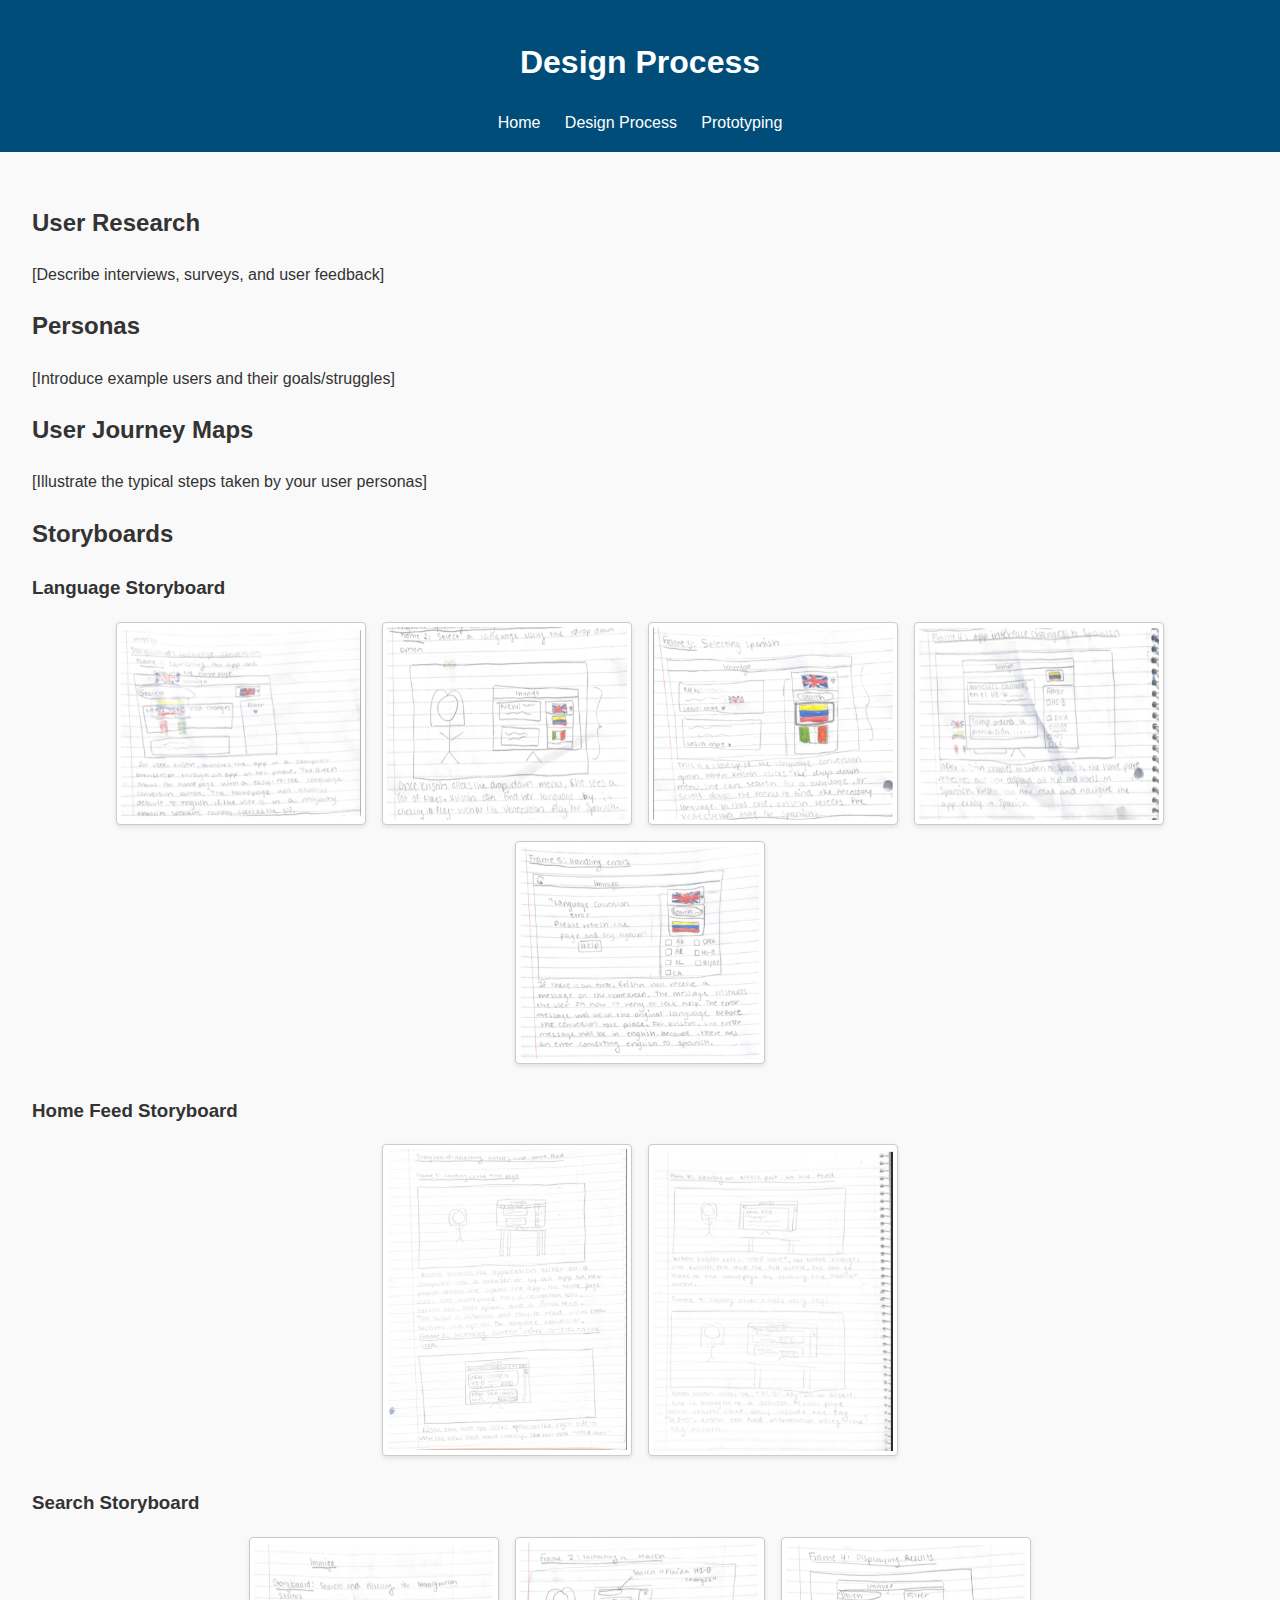
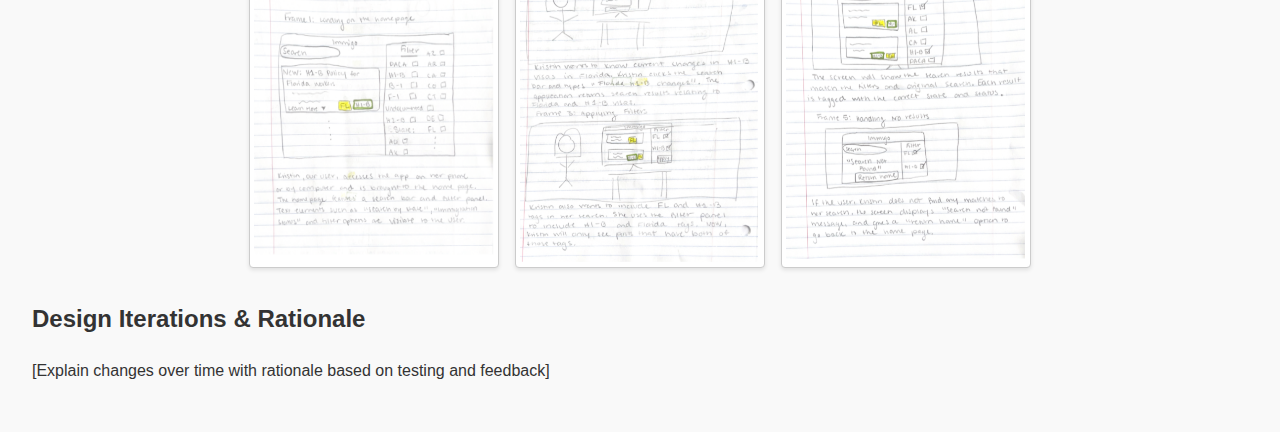
==== design-process.html @ 3a926e97 "Storyboards" ====
<!DOCTYPE html>
<html lang="en">
<head>
  <meta charset="UTF-8">
  <title>ImmiGo - Design Process</title>
  <link rel="stylesheet" href="style.css">
</head>
<body>
  <header>
    <h1>Design Process</h1>
    <nav>
      <a href="index.html">Home</a>
      <a href="design-process.html">Design Process</a>
      <a href="prototyping.html">Prototyping</a>
    </nav>
  </header>

  <main>
    <section>
      <h2>User Research</h2>
      <p>[Describe interviews, surveys, and user feedback]</p>
    </section>

    <section>
      <h2>Personas</h2>
      <p>[Introduce example users and their goals/struggles]</p>
    </section>

    <section>
      <h2>User Journey Maps</h2>
      <p>[Illustrate the typical steps taken by your user personas]</p>
    </section>

    <section>
      <h2>Storyboards</h2>

      <h3>Language Storyboard</h3>
      <div class="storyboard-grid">
        <img src="media/Language1.png" alt="Language 1">
        <img src="media/Language2.png" alt="Language 2">
        <img src="media/Language3.png" alt="Language 3">
        <img src="media/Language4.png" alt="Language 4">
        <img src="media/Language5.png" alt="Language 5">
      </div>

      <h3>Home Feed Storyboard</h3>
      <div class="storyboard-grid">
        <img src="media/HomeFeed1.png" alt="Home Feed 1">
        <img src="media/HomeFeed2.png" alt="Home Feed 2">
      </div>

      <h3>Search Storyboard</h3>
      <div class="storyboard-grid">
        <img src="media/Search1.png" alt="Search 1">
        <img src="media/Search2.png" alt="Search 2">
        <img src="media/Search3.png" alt="Search 3">
      </div>
    </section>

    <section>
      <h2>Design Iterations & Rationale</h2>
      <p>[Explain changes over time with rationale based on testing and feedback]</p>
    </section>
  </main>
</body>
</html>
---- style.css ----
body {
    font-family: Arial, sans-serif;
    margin: 0;
    padding: 0;
    line-height: 1.6;
    background-color: #f9f9f9;
    color: #333;
  }
  
  header {
    background: #004d7a;
    color: #fff;
    padding: 1em;
    text-align: center;
  }
  
  nav a {
    margin: 0 10px;
    color: #fff;
    text-decoration: none;
  }
  
  main {
    padding: 2em;
  }
  
  footer {
    text-align: center;
    padding: 1em;
    background: #eee;
  }
  
  .storyboard-grid {
    display: flex;
    flex-wrap: wrap;
    gap: 1em;
    justify-content: center;
    margin-bottom: 2em;
  }
  
  .storyboard-grid img {
    width: 240px;
    height: auto;
    border: 1px solid #ccc;
    border-radius: 4px;
    background-color: #fff;
    padding: 4px;
    box-shadow: 0 2px 4px rgba(0,0,0,0.1);
    transition: transform 0.2s ease;
  }
  
  .storyboard-grid img:hover {
    transform: scale(1.03);
  }
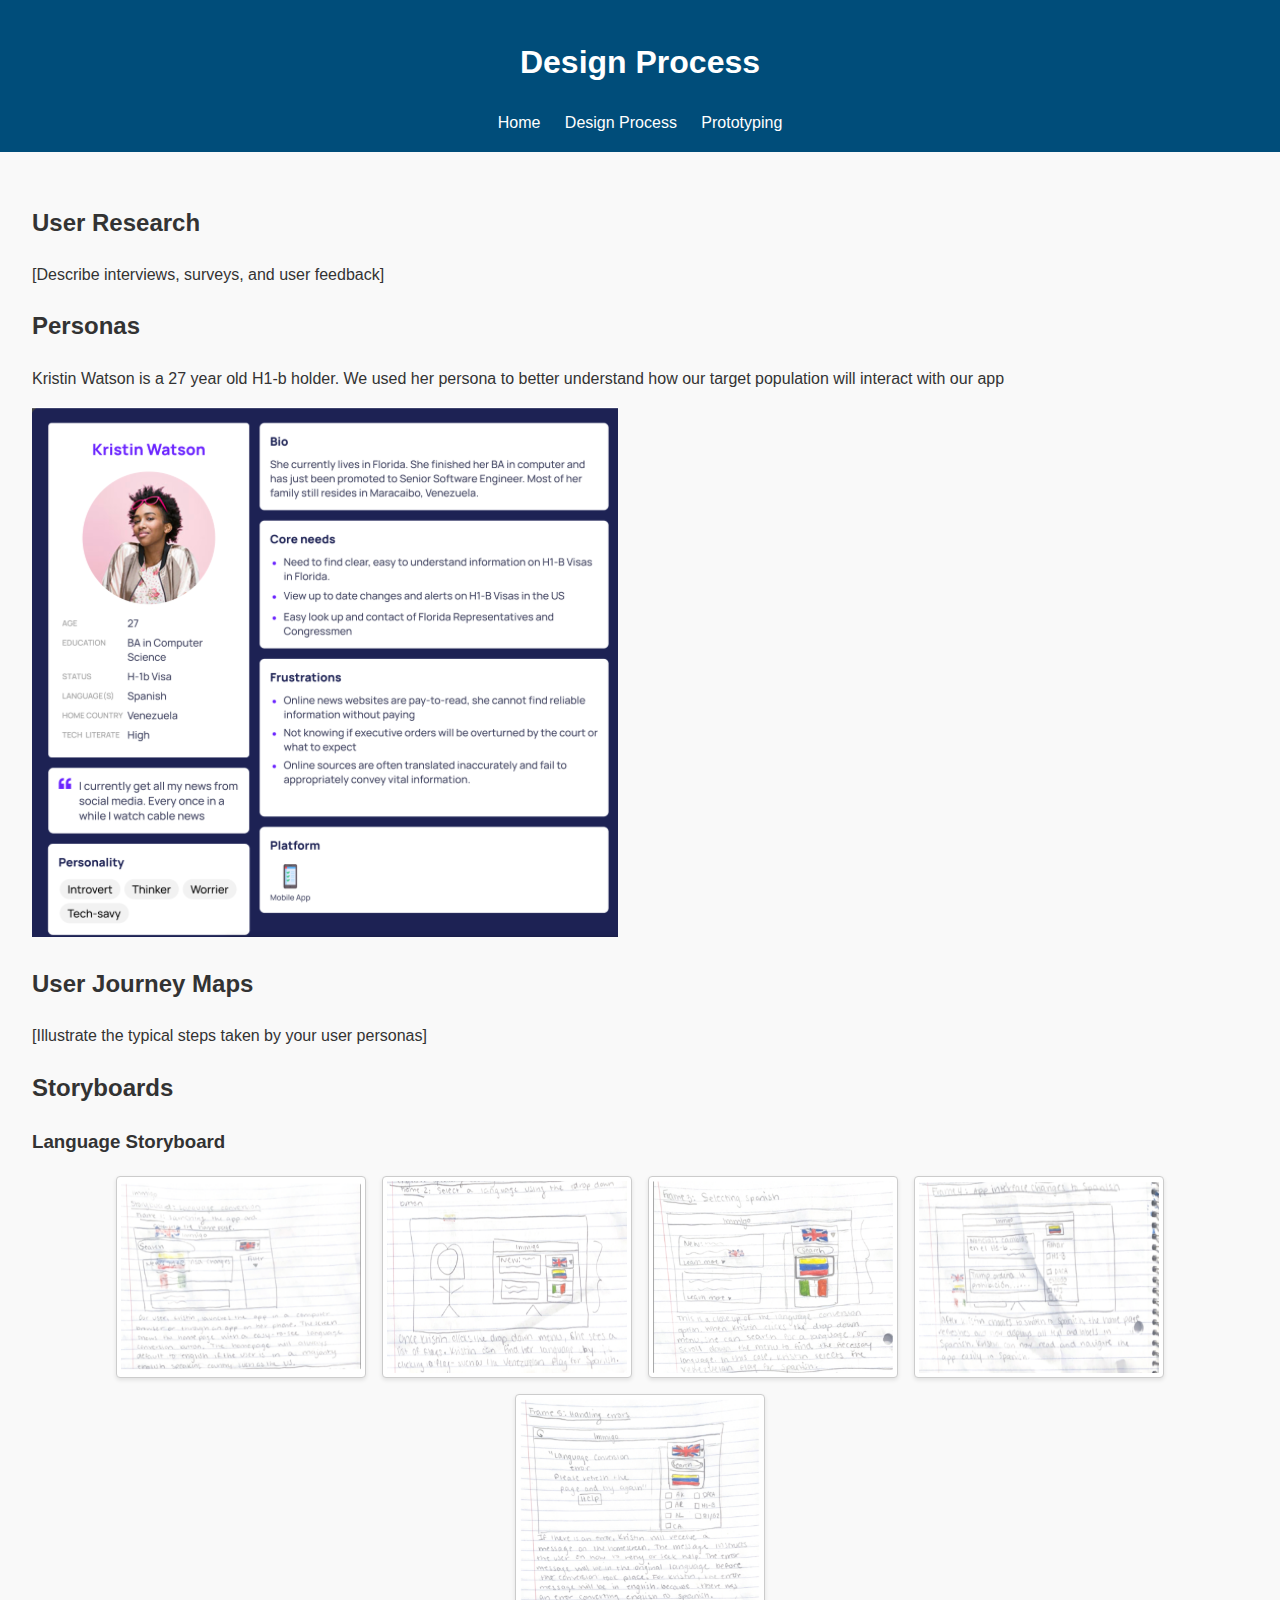
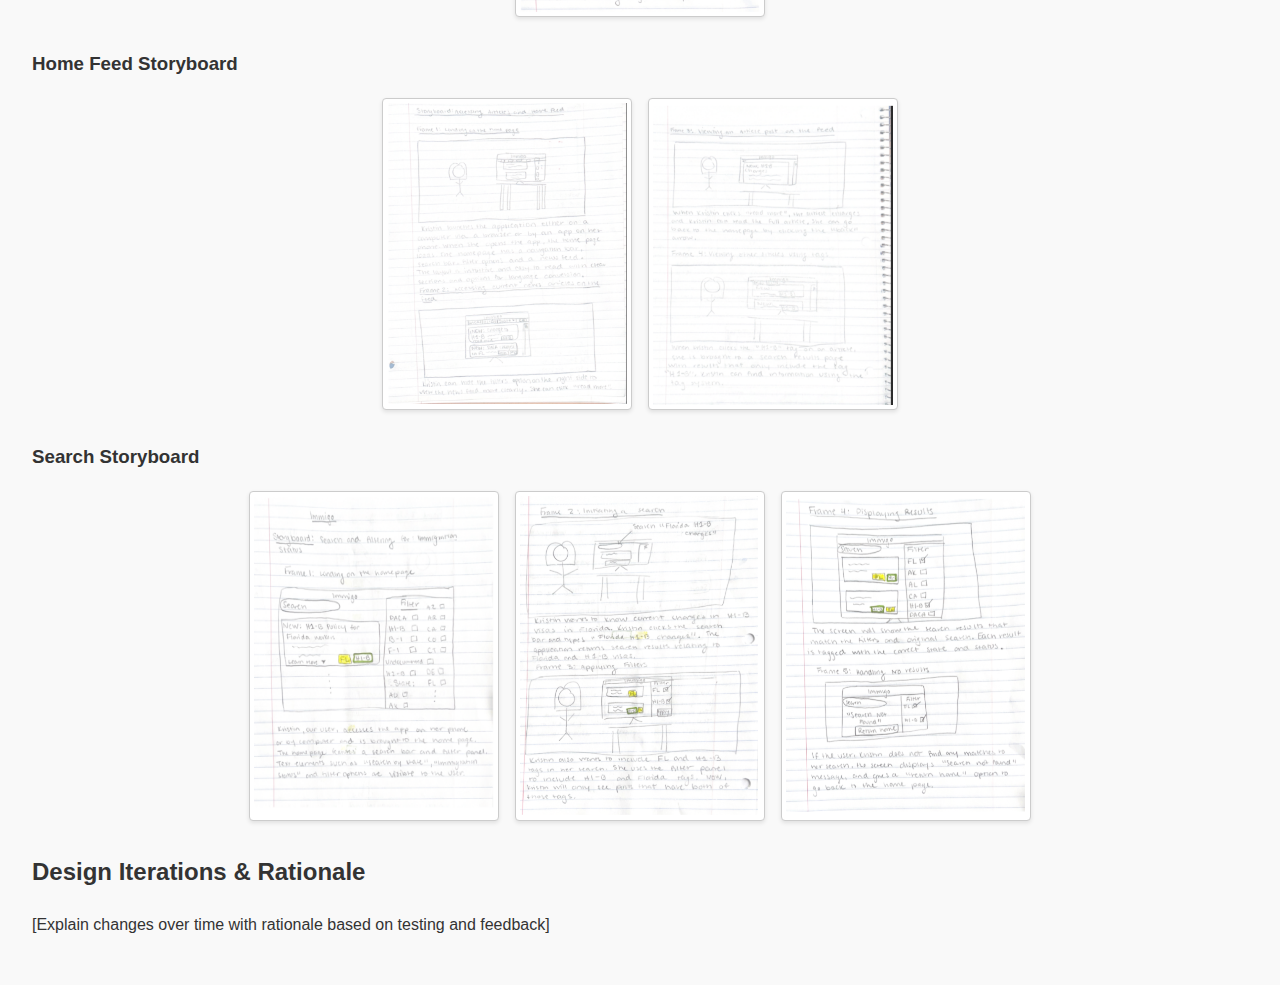
==== commit 54738a7c: "Persona check" ====
--- a/design-process.html
+++ b/design-process.html
@@ -23,7 +23,8 @@
 
     <section>
       <h2>Personas</h2>
-      <p>[Introduce example users and their goals/struggles]</p>
+      <p>Kristin Watson is a 27 year old H1-b holder. We used her persona to better understand how our target population will interact with our app</p>
+      <img src="media/Persona.png">
     </section>
 
     <section>
@@ -36,24 +37,24 @@
 
       <h3>Language Storyboard</h3>
       <div class="storyboard-grid">
-        <img src="media/Language1.png" alt="Language 1">
-        <img src="media/Language2.png" alt="Language 2">
-        <img src="media/Language3.png" alt="Language 3">
-        <img src="media/Language4.png" alt="Language 4">
-        <img src="media/Language5.png" alt="Language 5">
+        <img src="media/Language1.png">
+        <img src="media/Language2.png">
+        <img src="media/Language3.png">
+        <img src="media/Language4.png">
+        <img src="media/Language5.png">
       </div>
 
       <h3>Home Feed Storyboard</h3>
       <div class="storyboard-grid">
-        <img src="media/HomeFeed1.png" alt="Home Feed 1">
-        <img src="media/HomeFeed2.png" alt="Home Feed 2">
+        <img src="media/HomeFeed1.png">
+        <img src="media/HomeFeed2.png">
       </div>
 
       <h3>Search Storyboard</h3>
       <div class="storyboard-grid">
-        <img src="media/Search1.png" alt="Search 1">
-        <img src="media/Search2.png" alt="Search 2">
-        <img src="media/Search3.png" alt="Search 3">
+        <img src="media/Search1.png">
+        <img src="media/Search2.png">
+        <img src="media/Search3.png">
       </div>
     </section>
 
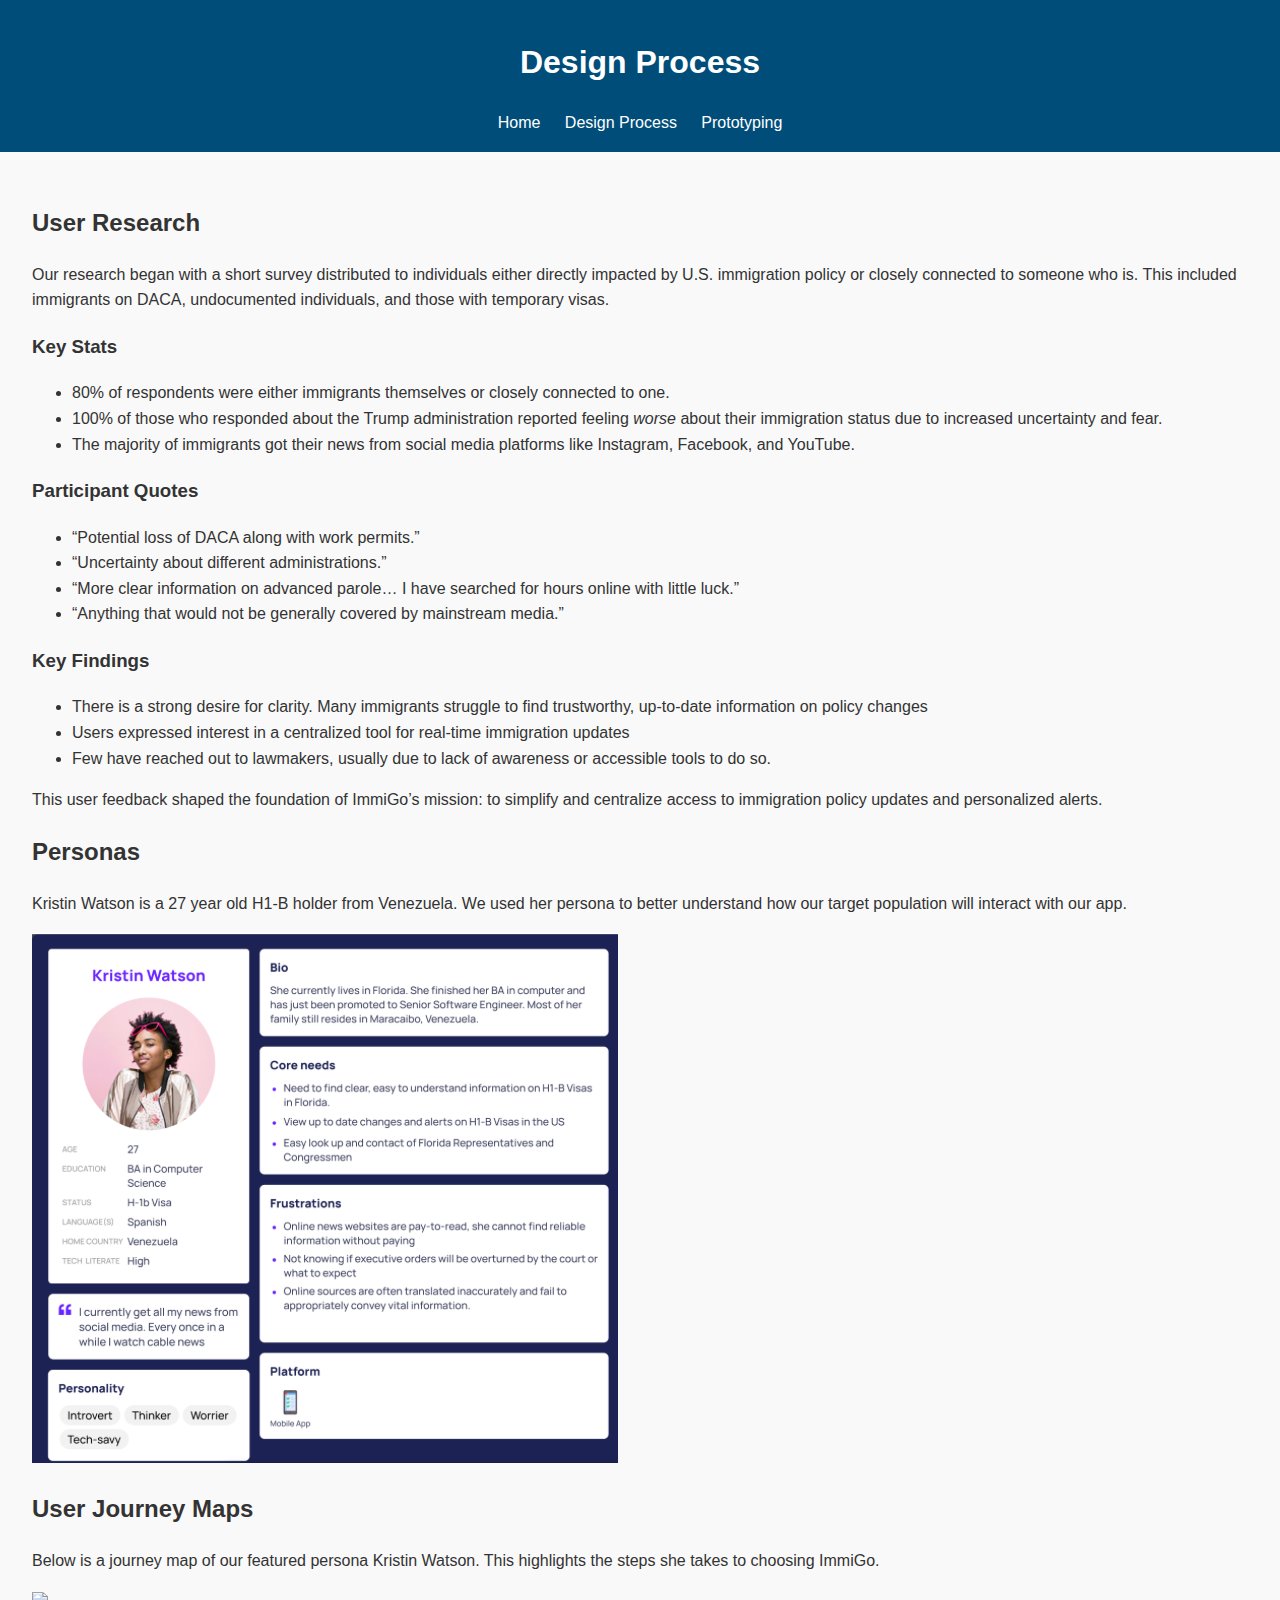
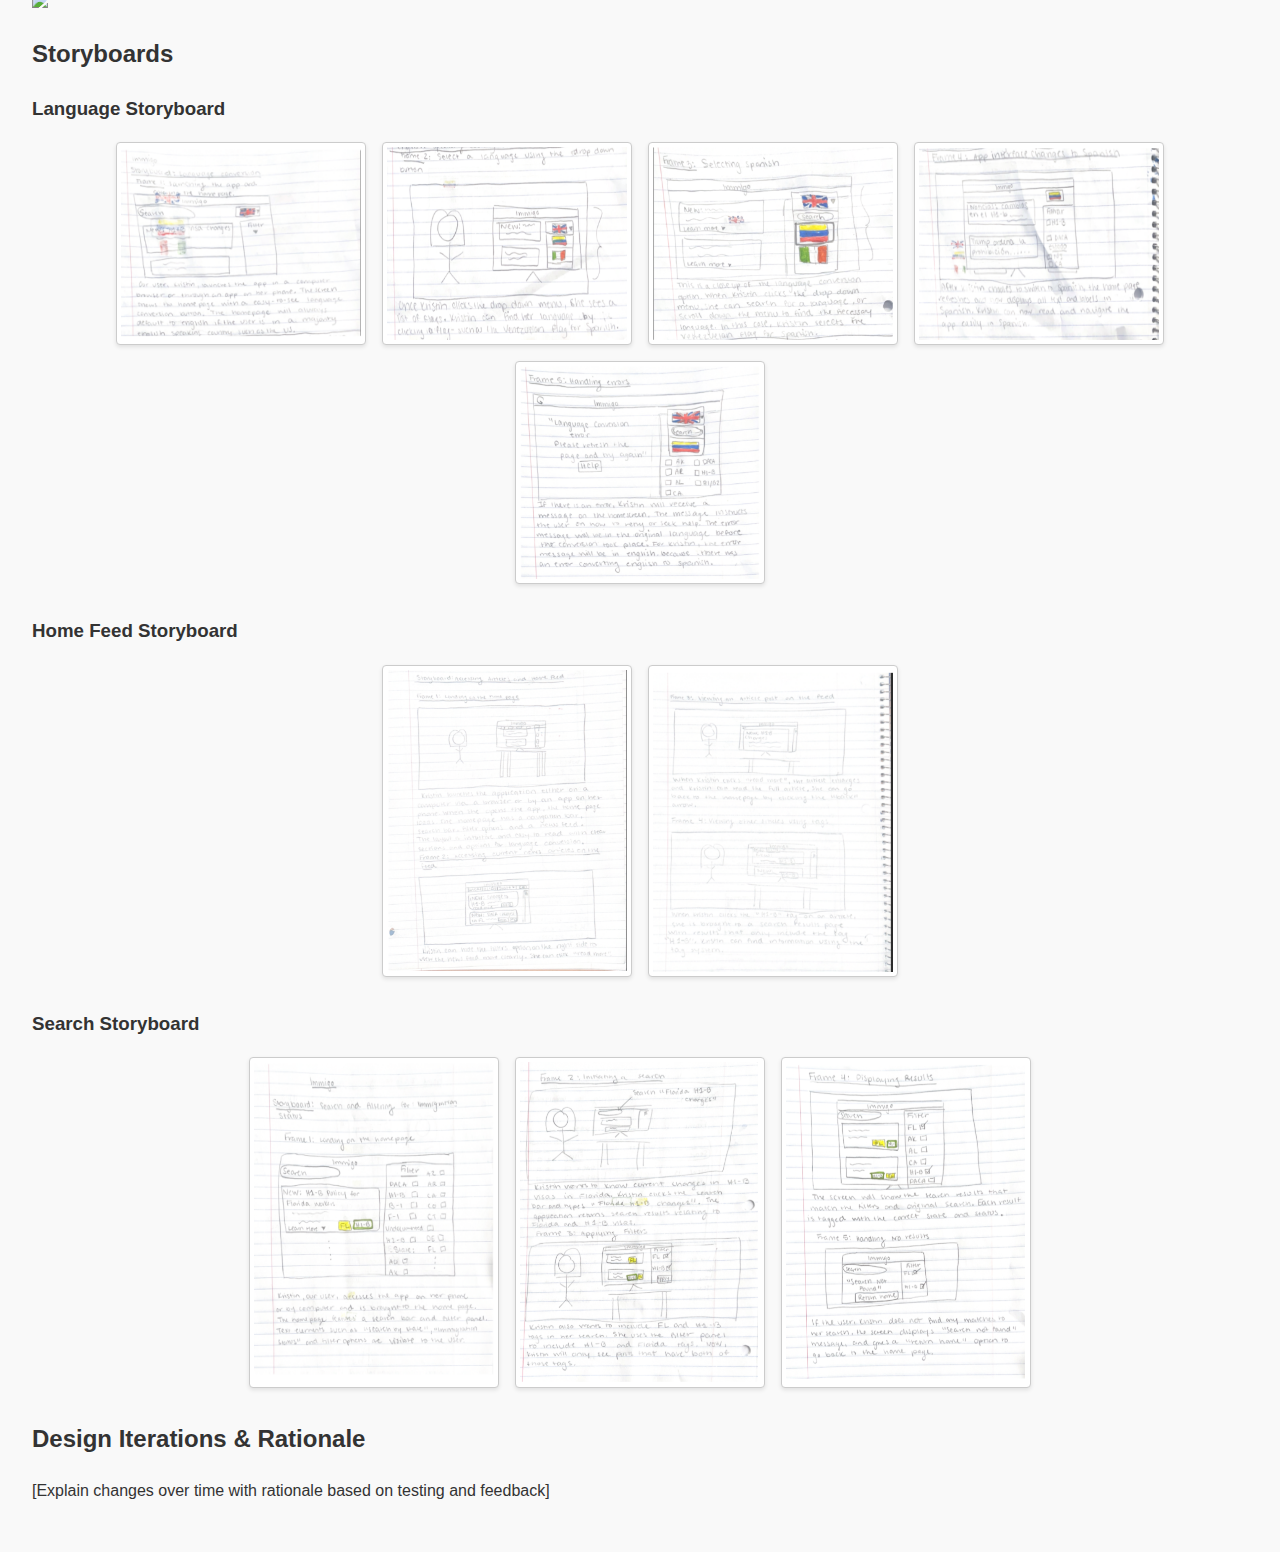
==== commit 0e490dbd: "Check" ====
--- a/design-process.html
+++ b/design-process.html
@@ -17,21 +17,50 @@
 
   <main>
     <section>
-      <h2>User Research</h2>
-      <p>[Describe interviews, surveys, and user feedback]</p>
-    </section>
-
-    <section>
-      <h2>Personas</h2>
-      <p>Kristin Watson is a 27 year old H1-b holder. We used her persona to better understand how our target population will interact with our app</p>
-      <img src="media/Persona.png">
-    </section>
-
-    <section>
-      <h2>User Journey Maps</h2>
-      <p>[Illustrate the typical steps taken by your user personas]</p>
-    </section>
-
+        <h2>User Research</h2>
+        <p>Our research began with a short survey distributed to individuals either directly impacted by U.S. immigration policy or closely connected to someone who is. This included immigrants on DACA, undocumented individuals, and those with temporary visas.</p>
+      
+        <h3>Key Stats</h3>
+        <ul>
+          <li>80% of respondents were either immigrants themselves or closely connected to one.</li>
+          <li>100% of those who responded about the Trump administration reported feeling <em>worse</em> about their immigration status due to increased uncertainty and fear.</li>
+          <li>The majority of immigrants got their news from social media platforms like Instagram, Facebook, and YouTube.</li>
+        </ul>
+      
+        <h3>Participant Quotes</h3>
+        <ul>
+          <li>“Potential loss of DACA along with work permits.”</li>
+          <li>“Uncertainty about different administrations.”</li>
+          <li>“More clear information on advanced parole… I have searched for hours online with little luck.”</li>
+          <li>“Anything that would not be generally covered by mainstream media.”</li>
+        </ul>
+      
+        <h3>Key Findings</h3>
+        <ul>
+          <li>There is a strong desire for clarity. Many immigrants struggle to find trustworthy, up-to-date information on policy changes</li>
+          <li>Users expressed interest in a centralized tool for real-time immigration updates</li>
+          <li>Few have reached out to lawmakers, usually due to lack of awareness or accessible tools to do so.</li>
+        </ul>
+      
+        <p>This user feedback shaped the foundation of ImmiGo’s mission: to simplify and centralize access to immigration policy updates and personalized alerts.</p>
+      </section>
+      
+      <section>
+        <h2>Personas</h2>
+        <p>Kristin Watson is a 27 year old H1-B holder from Venezuela. We used her persona to better understand how our target population will interact with our app.</p>
+        <div class="image-wrapper">
+          <img src="media/Persona.png">
+        </div>
+      </section>
+      
+      <section>
+        <h2>User Journey Maps</h2>
+        <p>Below is a journey map of our featured persona Kristin Watson. This highlights the steps she takes to choosing ImmiGo.</p>
+        <div class="image-wrapper">
+          <img src="media/JourneyMap.png">
+        </div>
+      </section>
+      
     <section>
       <h2>Storyboards</h2>
 
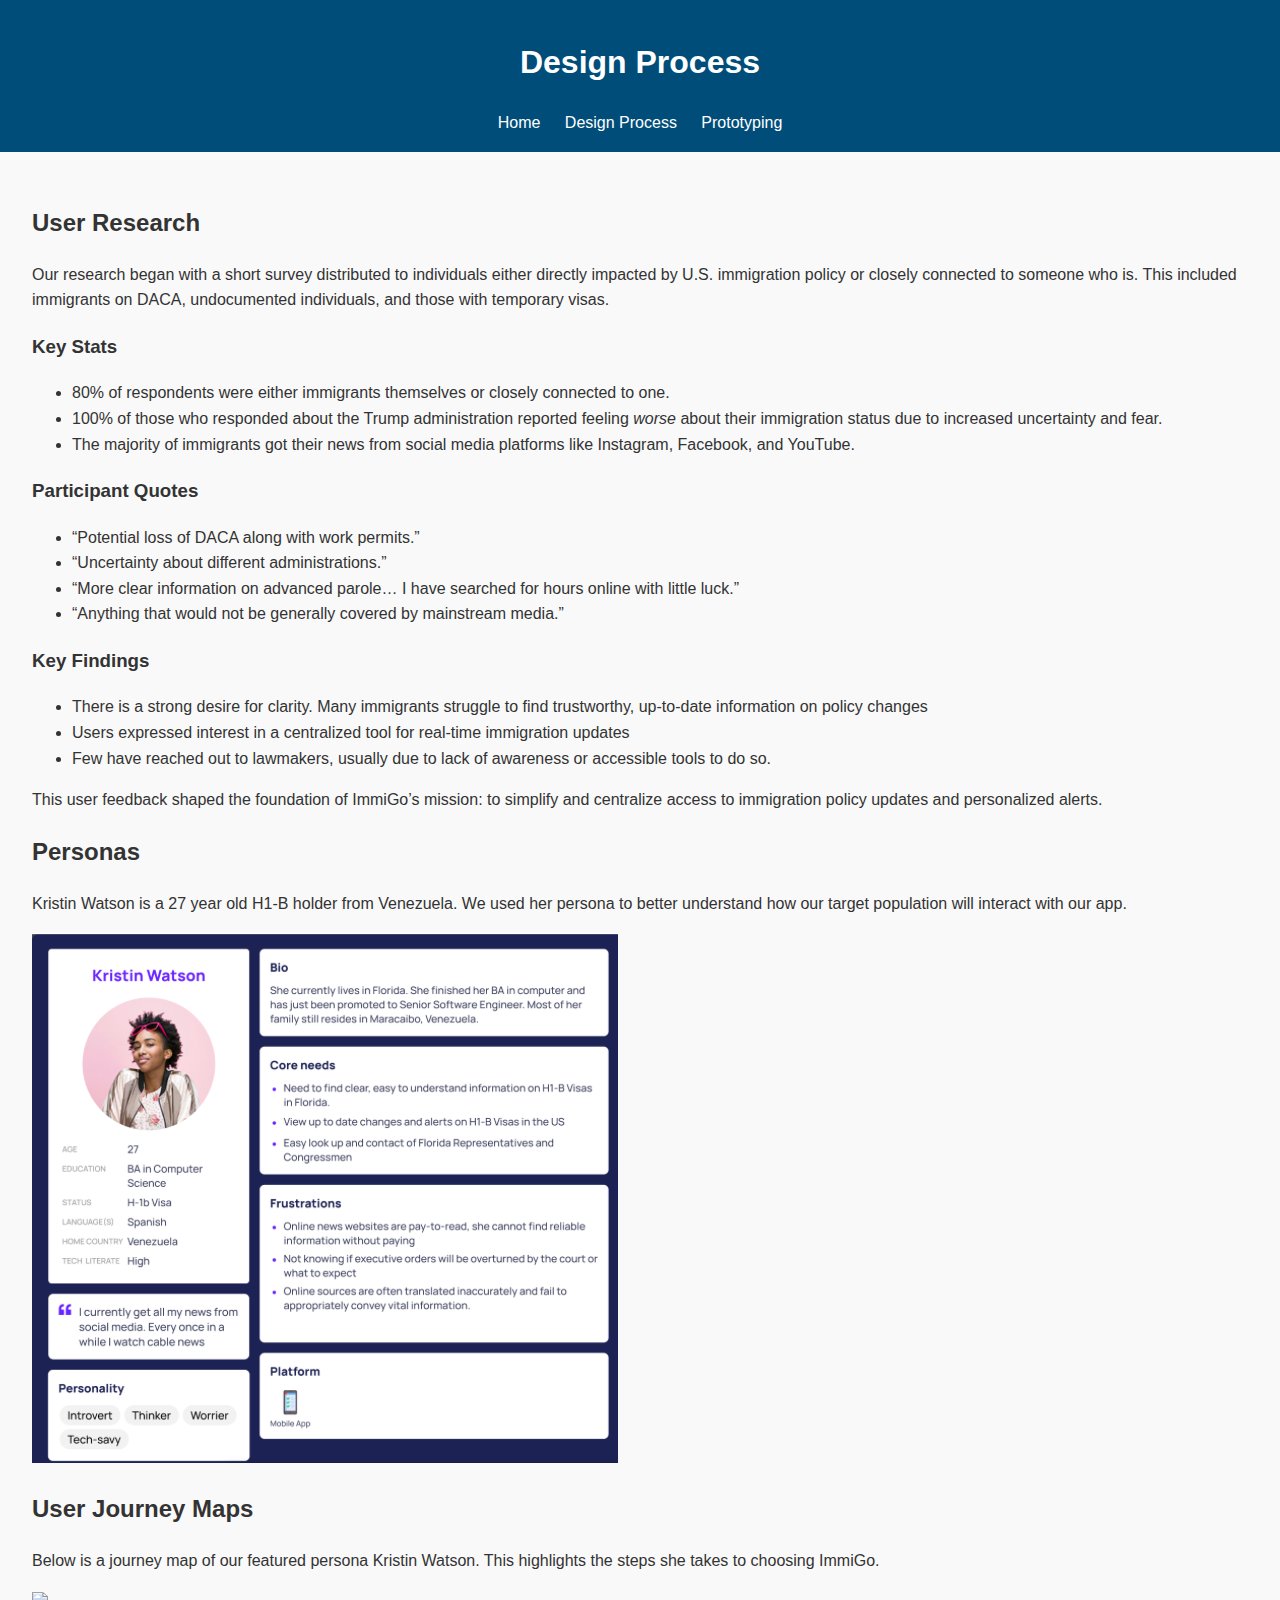
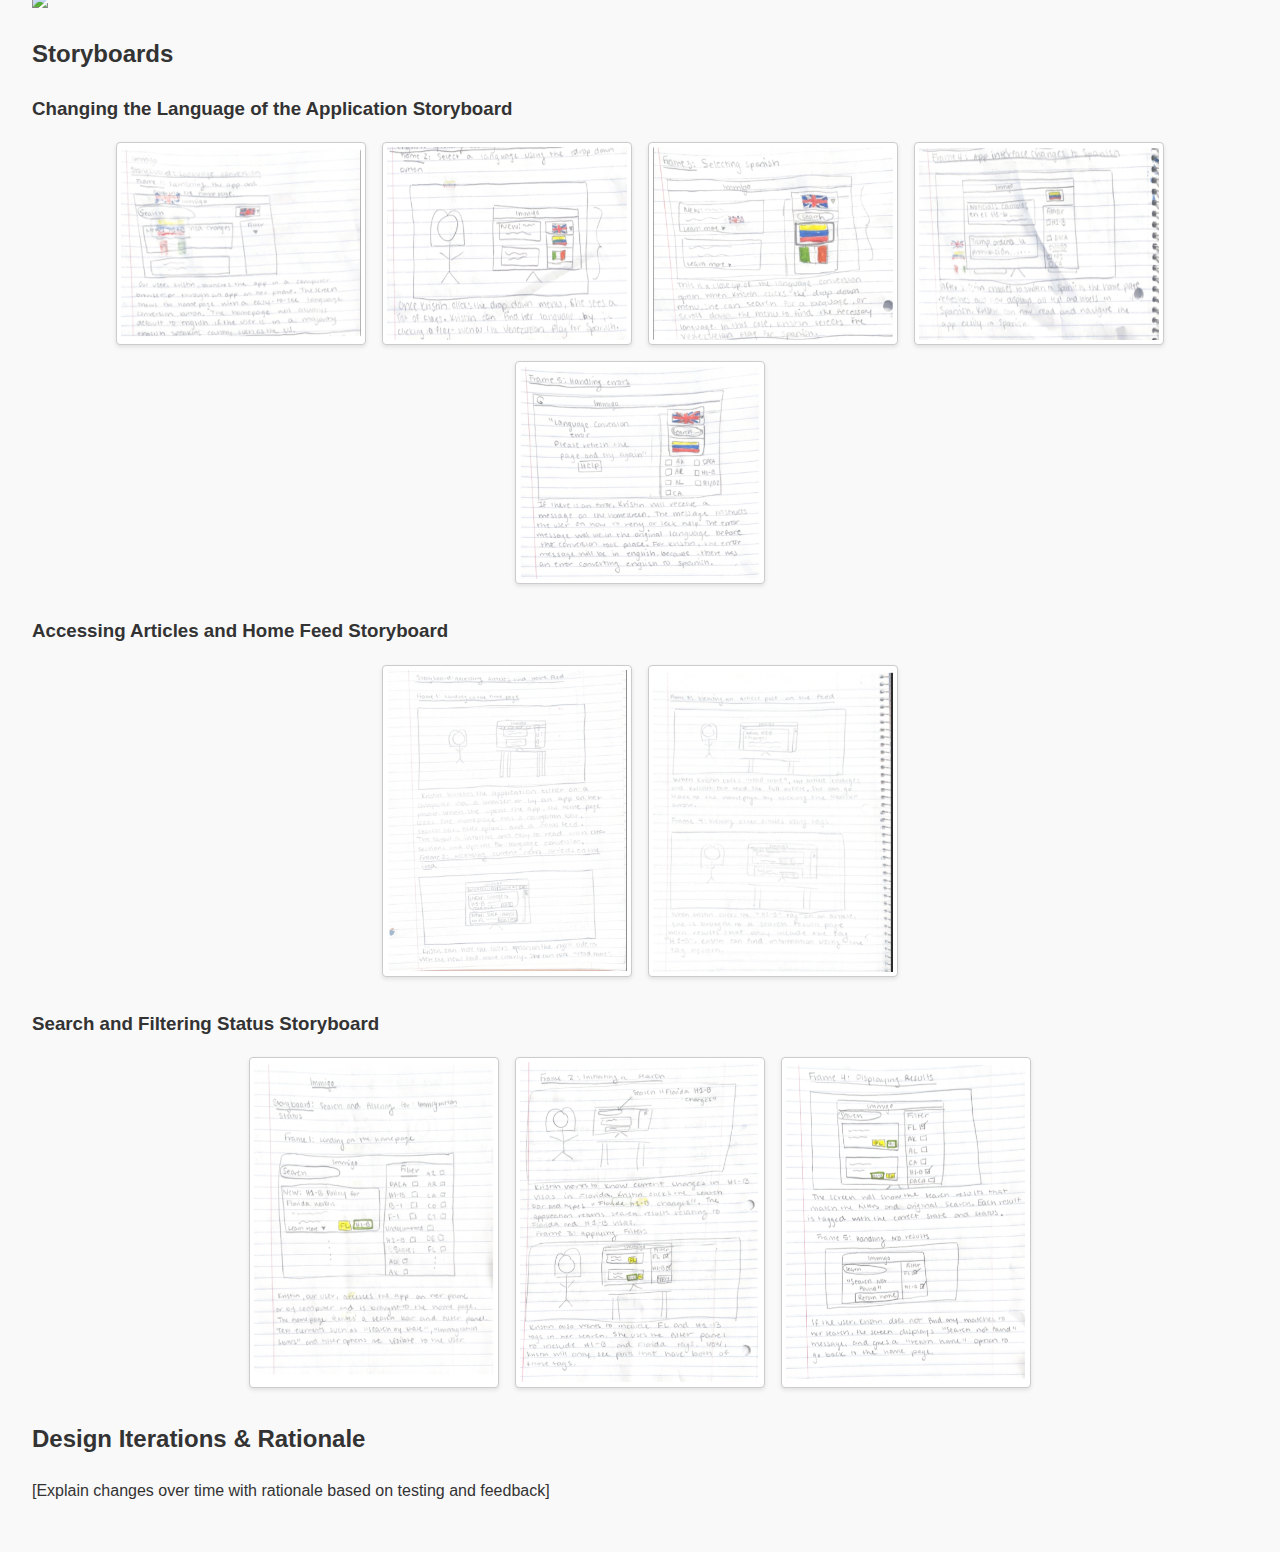
==== commit 47bc54aa: "Project overview" ====
--- a/design-process.html
+++ b/design-process.html
@@ -64,7 +64,7 @@
     <section>
       <h2>Storyboards</h2>
 
-      <h3>Language Storyboard</h3>
+      <h3>Changing the Language of the Application Storyboard</h3>
       <div class="storyboard-grid">
         <img src="media/Language1.png">
         <img src="media/Language2.png">
@@ -73,13 +73,13 @@
         <img src="media/Language5.png">
       </div>
 
-      <h3>Home Feed Storyboard</h3>
+      <h3>Accessing Articles and Home Feed Storyboard</h3>
       <div class="storyboard-grid">
         <img src="media/HomeFeed1.png">
         <img src="media/HomeFeed2.png">
       </div>
 
-      <h3>Search Storyboard</h3>
+      <h3>Search and Filtering Status Storyboard</h3>
       <div class="storyboard-grid">
         <img src="media/Search1.png">
         <img src="media/Search2.png">
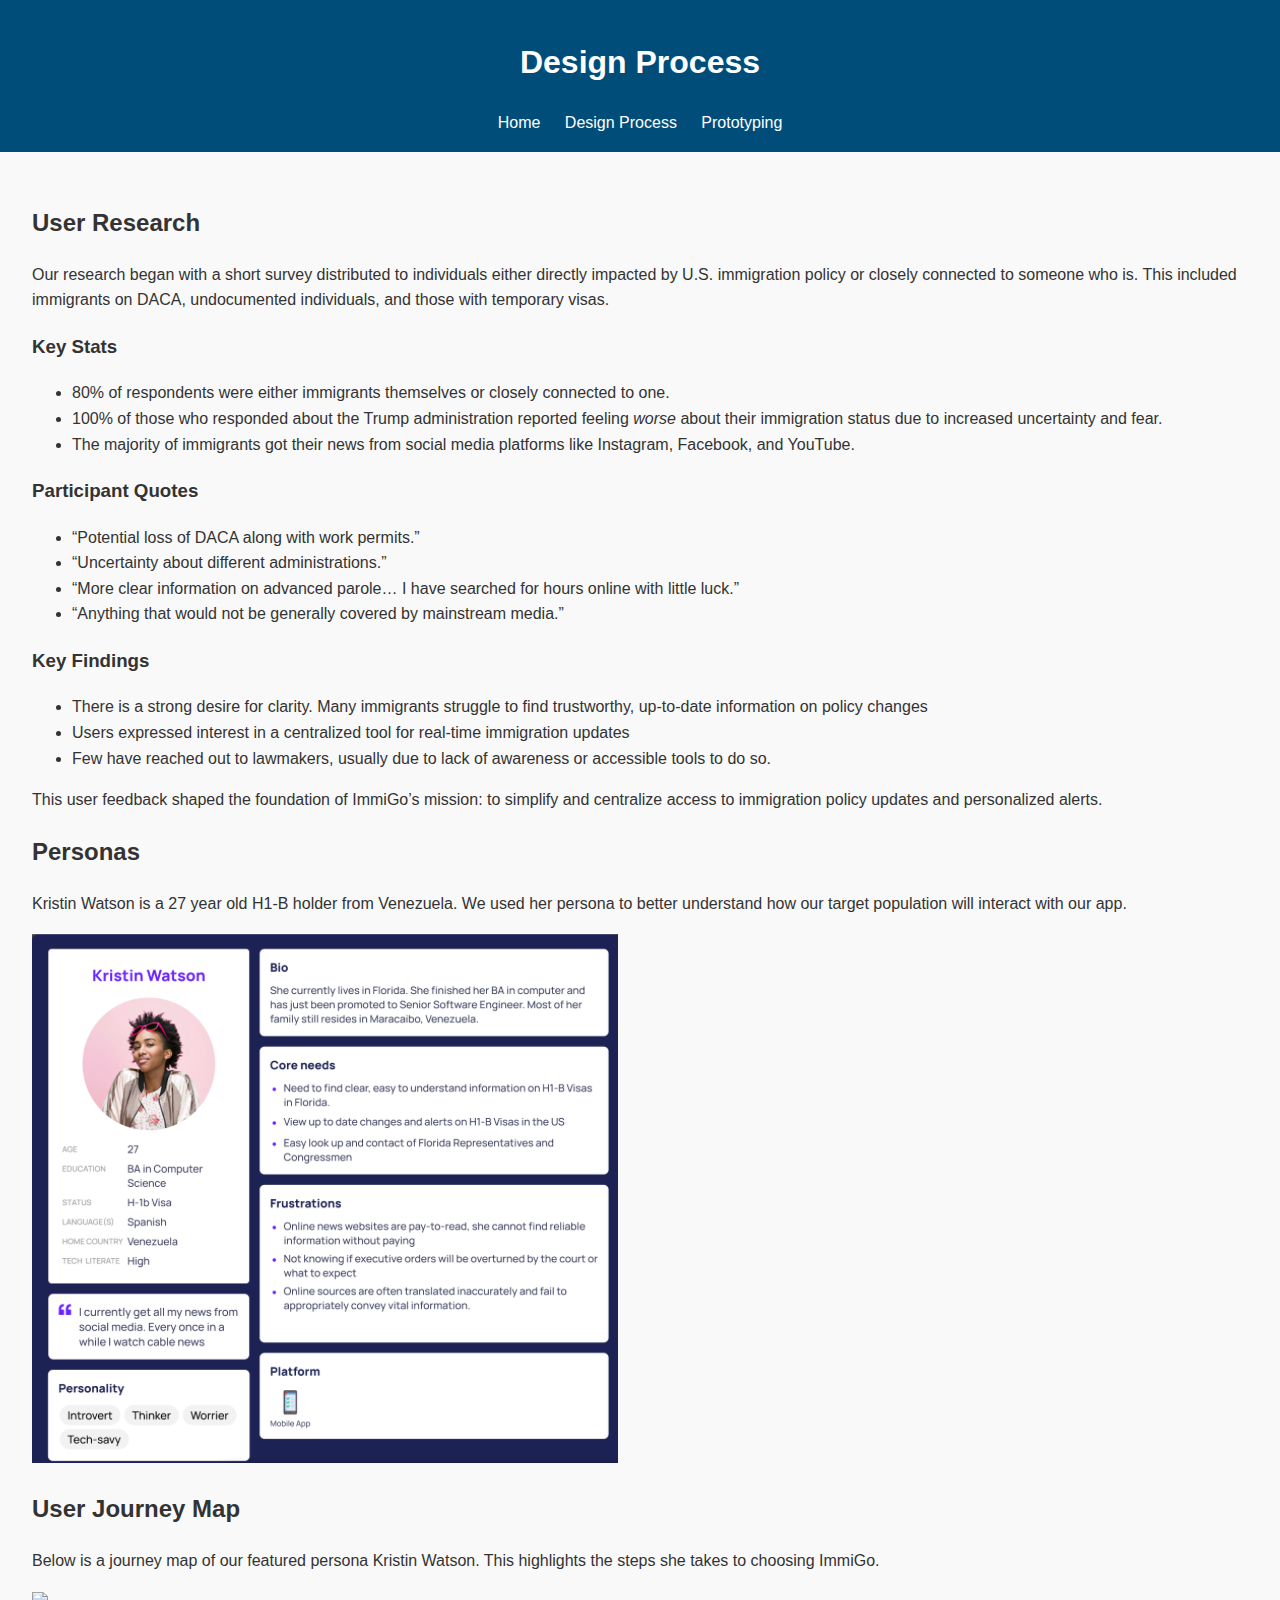
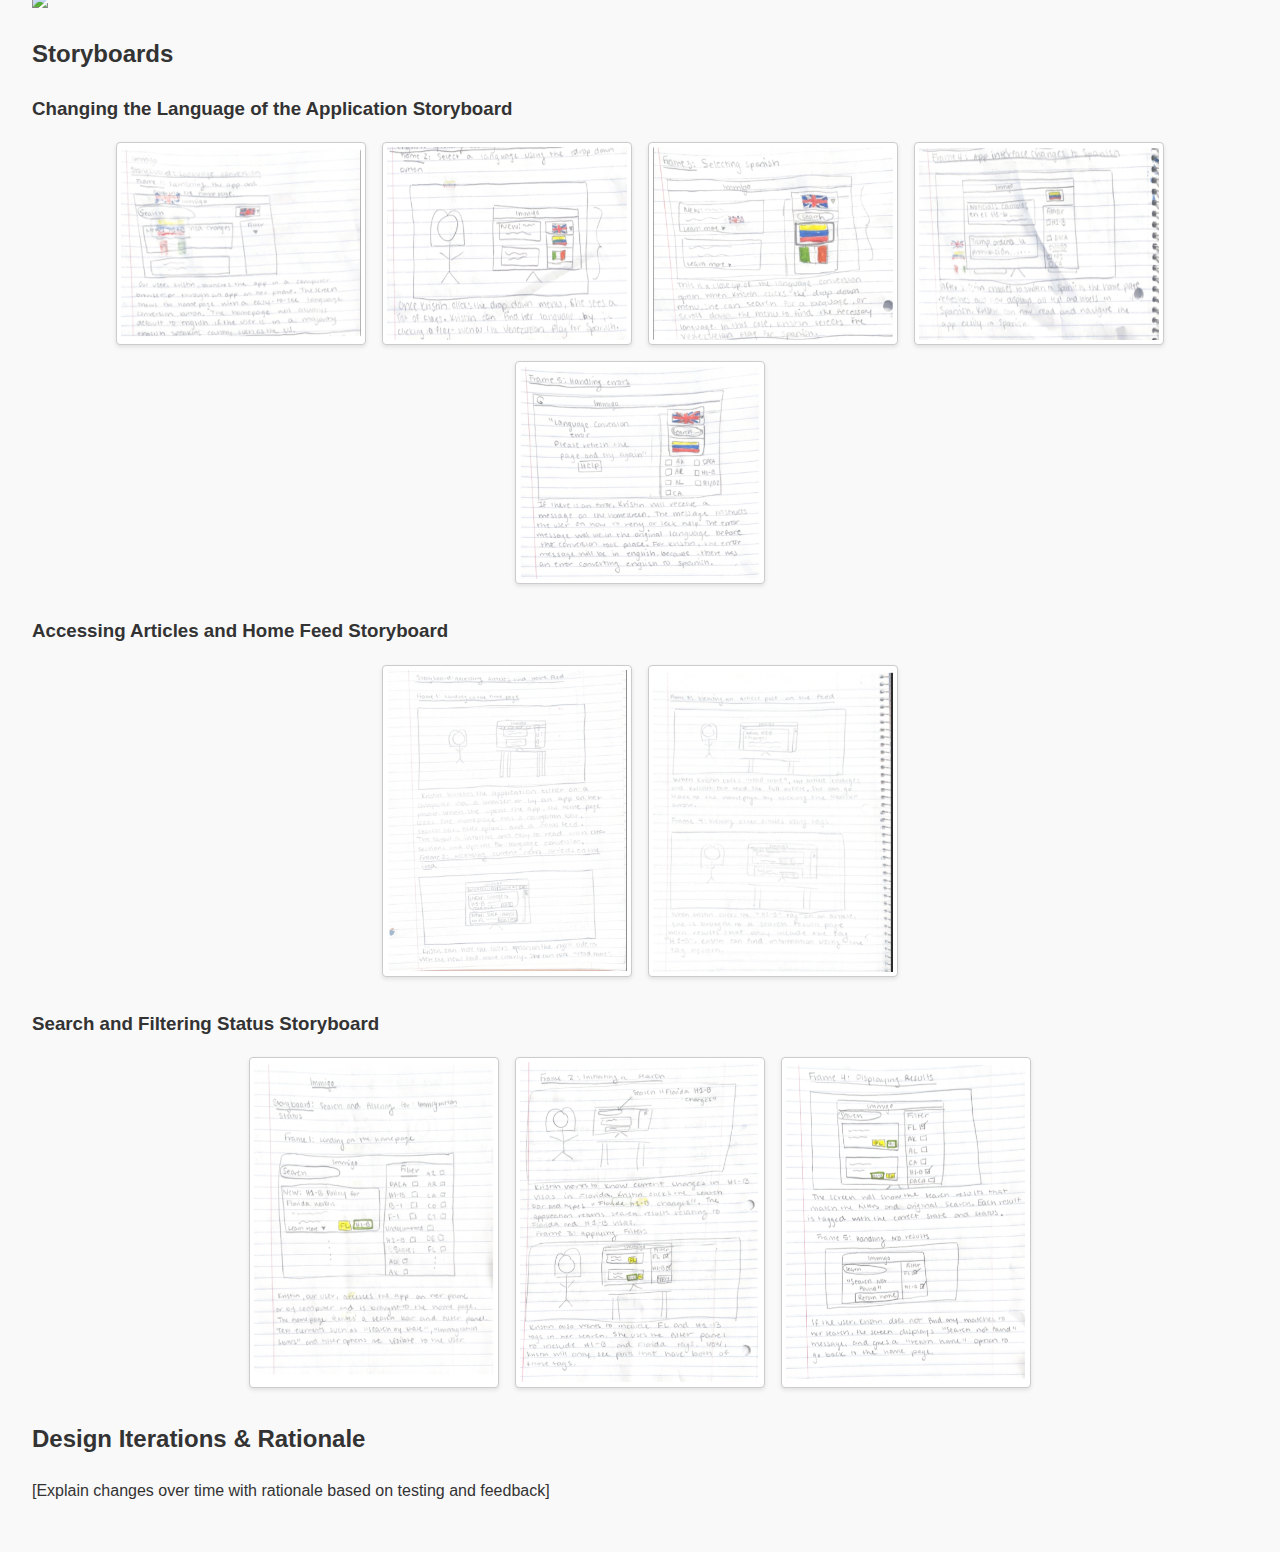
==== commit ac1c0afa: "Wording changes" ====
--- a/design-process.html
+++ b/design-process.html
@@ -54,7 +54,7 @@
       </section>
       
       <section>
-        <h2>User Journey Maps</h2>
+        <h2>User Journey Map</h2>
         <p>Below is a journey map of our featured persona Kristin Watson. This highlights the steps she takes to choosing ImmiGo.</p>
         <div class="image-wrapper">
           <img src="media/JourneyMap.png">
